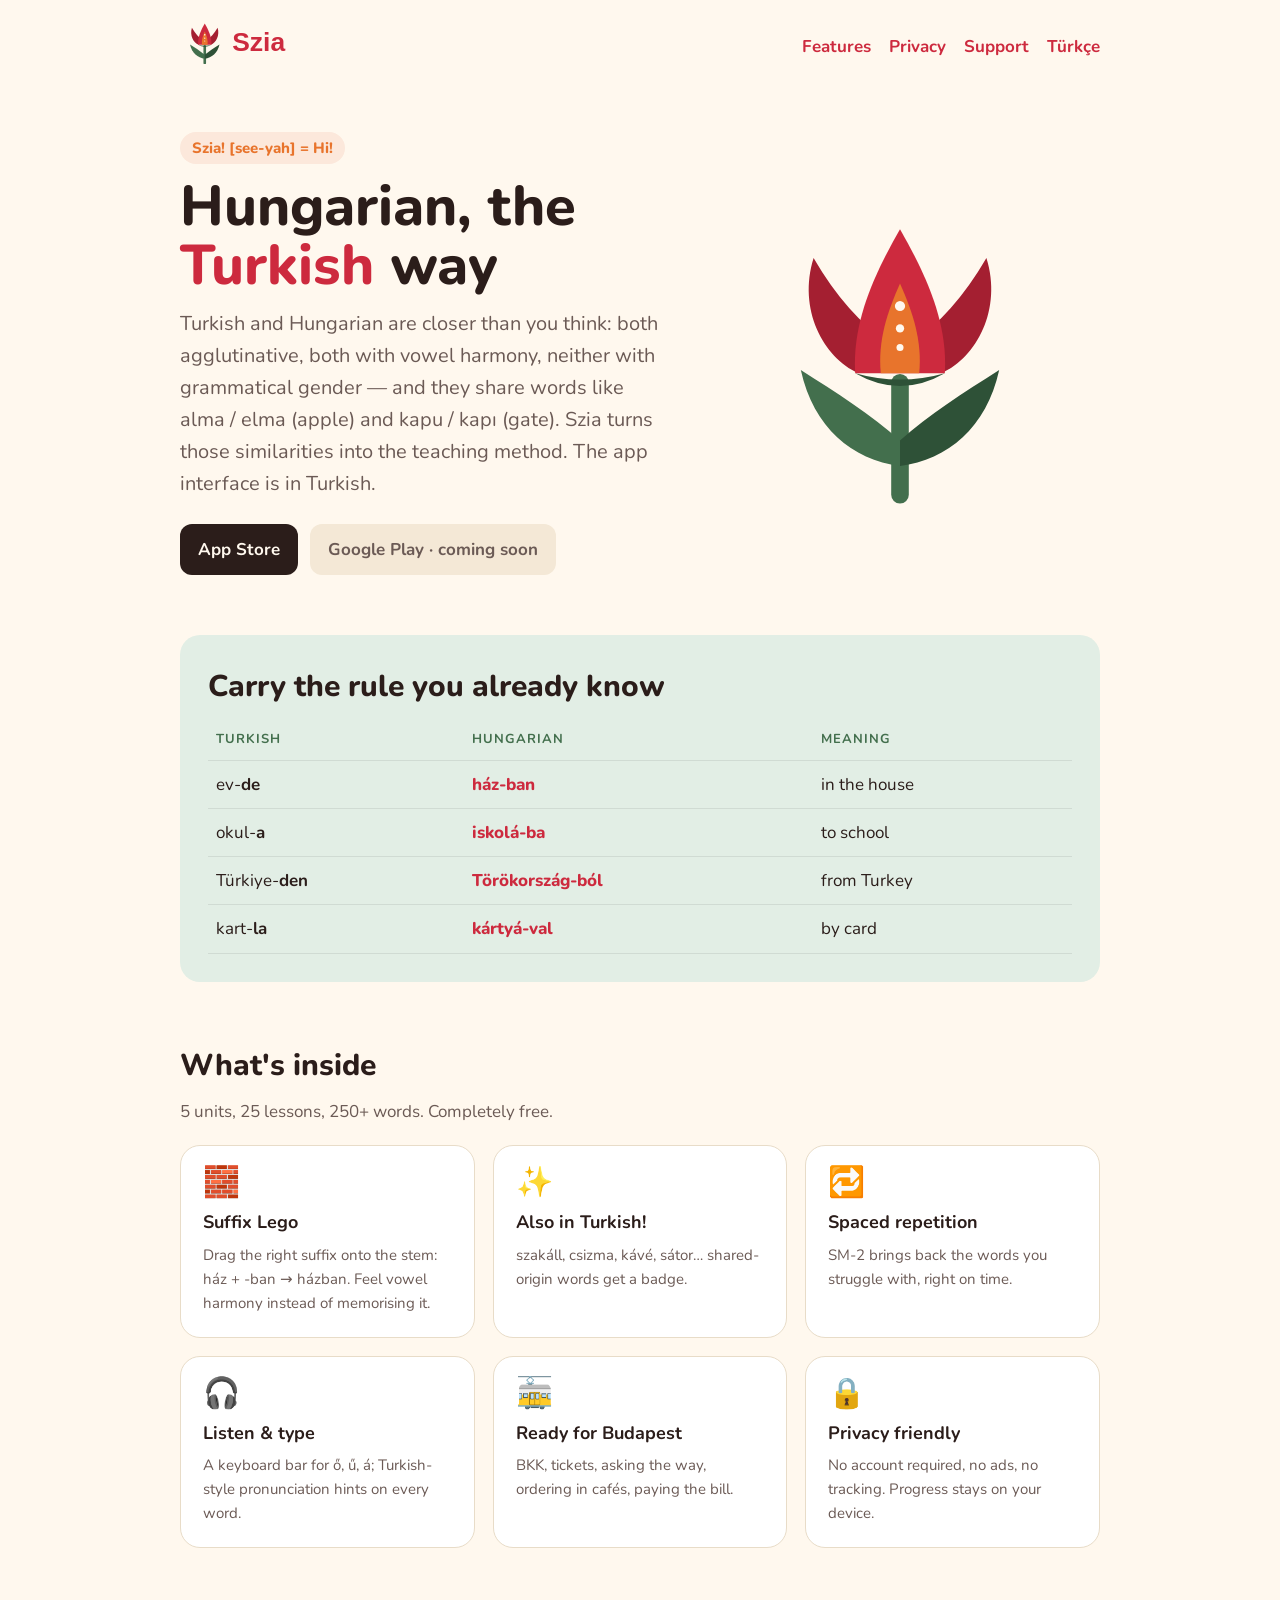
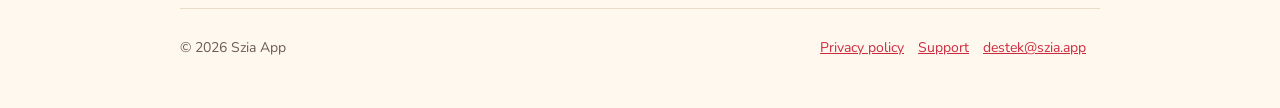
==== en/index.html @ f22c3577 "feat: Szia Macarca Öğren — Expo uygulaması, içerik, scriptler, site ve mağaza metinleri 5 ünite / 25" ====
<!doctype html>
<html lang="en">
<head>
  <meta charset="utf-8">
  <meta name="viewport" content="width=device-width, initial-scale=1">
  <title>Szia: Learn Hungarian — Hungarian for Turkish speakers</title>
  <meta name="description" content="A Hungarian course built for Turkish speakers: vowel harmony, suffixes and shared words, taught side by side with Turkish. Free and offline.">
  <link rel="icon" href="../assets/mark.svg" type="image/svg+xml">
  <link rel="alternate" hreflang="tr" href="../">
  <link href="https://fonts.googleapis.com/css2?family=Nunito:wght@400;700;800&display=swap" rel="stylesheet">
  <link rel="stylesheet" href="../styles.css">
</head>
<body>
  <div class="wrap">
    <header class="top">
      <a href="./"><img src="../assets/logo.svg" alt="Szia"></a>
      <nav><a href="#features">Features</a><a href="privacy.html">Privacy</a><a href="support.html">Support</a><a href="../" lang="tr">Türkçe</a></nav>
    </header>
    <section class="hero">
      <div>
        <span class="pron">Szia! [see-yah] = Hi!</span>
        <h1>Hungarian, the <span>Turkish</span> way</h1>
        <p class="lead">Turkish and Hungarian are closer than you think: both agglutinative, both with vowel harmony, neither with grammatical gender — and they share words like alma / elma (apple) and kapu / kapı (gate). Szia turns those similarities into the teaching method. The app interface is in Turkish.</p>
        <div class="badges">
          <a href="https://apps.apple.com/app/id0000000000" rel="noopener"> App Store</a>
          <a class="soon" href="#">Google Play · coming soon</a>
        </div>
      </div>
      <img class="mark" src="../assets/mark.svg" alt="Tulip logo blending Hungarian folk art and the Turkish tulip">
    </section>
    <section class="compare">
      <h2>Carry the rule you already know</h2>
      <table>
        <thead><tr><th>Turkish</th><th>Hungarian</th><th>Meaning</th></tr></thead>
        <tbody>
          <tr><td>ev-<b>de</b></td><td class="hu">ház-ban</td><td>in the house</td></tr>
          <tr><td>okul-<b>a</b></td><td class="hu">iskolá-ba</td><td>to school</td></tr>
          <tr><td>Türkiye-<b>den</b></td><td class="hu">Törökország-ból</td><td>from Turkey</td></tr>
          <tr><td>kart-<b>la</b></td><td class="hu">kártyá-val</td><td>by card</td></tr>
        </tbody>
      </table>
    </section>
    <section id="features">
      <h2>What's inside</h2>
      <p class="section-lead">5 units, 25 lessons, 250+ words. Completely free.</p>
      <div class="grid">
        <div class="card"><div class="emoji">🧱</div><h3>Suffix Lego</h3><p>Drag the right suffix onto the stem: ház + -ban → házban. Feel vowel harmony instead of memorising it.</p></div>
        <div class="card"><div class="emoji">✨</div><h3>Also in Turkish!</h3><p>szakáll, csizma, kávé, sátor… shared-origin words get a badge.</p></div>
        <div class="card"><div class="emoji">🔁</div><h3>Spaced repetition</h3><p>SM-2 brings back the words you struggle with, right on time.</p></div>
        <div class="card"><div class="emoji">🎧</div><h3>Listen &amp; type</h3><p>A keyboard bar for ő, ű, á; Turkish-style pronunciation hints on every word.</p></div>
        <div class="card"><div class="emoji">🚋</div><h3>Ready for Budapest</h3><p>BKK, tickets, asking the way, ordering in cafés, paying the bill.</p></div>
        <div class="card"><div class="emoji">🔒</div><h3>Privacy friendly</h3><p>No account required, no ads, no tracking. Progress stays on your device.</p></div>
      </div>
    </section>
    <footer>
      <div>© 2026 Szia App</div>
      <div><a href="privacy.html">Privacy policy</a><a href="support.html">Support</a><a href="mailto:destek@szia.app">destek@szia.app</a></div>
    </footer>
  </div>
</body>
</html>
---- styles.css ----
:root {
  --red: #cd2a3e;
  --red-dark: #a41f31;
  --green: #436f4d;
  --green-soft: #e2eee5;
  --cream: #fff8ee;
  --cream-deep: #f4e8d6;
  --paprika: #e8742c;
  --paprika-soft: #fce8db;
  --ink: #2b1d1a;
  --ink-soft: #6b5a55;
  --line: #e8dcc8;
  --surface: #ffffff;
  --radius: 20px;
}
@media (prefers-color-scheme: dark) {
  :root {
    --cream: #1e1715;
    --cream-deep: #352b28;
    --ink: #fff8ee;
    --ink-soft: #cdbfb6;
    --line: #443734;
    --surface: #2a2220;
    --green-soft: #263a2c;
    --paprika-soft: #4a2f1e;
    --red: #e4505f;
  }
}
* { box-sizing: border-box; }
html { scroll-behavior: smooth; }
body {
  margin: 0;
  font-family: Nunito, "Segoe UI", -apple-system, system-ui, sans-serif;
  color: var(--ink);
  background: var(--cream);
  line-height: 1.6;
  font-size: 17px;
}
a { color: var(--red); }
.wrap { max-width: 960px; margin: 0 auto; padding: 0 20px; }
header.top { display: flex; align-items: center; justify-content: space-between; padding: 20px 0; gap: 16px; flex-wrap: wrap; }
header.top img { height: 44px; }
nav a { margin-left: 18px; font-weight: 700; text-decoration: none; }
nav a:hover { text-decoration: underline; }
.hero { display: grid; grid-template-columns: 1.2fr 1fr; gap: 40px; align-items: center; padding: 40px 0 60px; }
.hero h1 { font-size: clamp(36px, 6vw, 56px); line-height: 1.05; margin: 0 0 12px; font-weight: 800; }
.hero h1 span { color: var(--red); }
.hero p.lead { font-size: 20px; color: var(--ink-soft); margin: 0 0 24px; }
.hero .mark { width: min(320px, 70vw); margin: 0 auto; display: block; }
.badges { display: flex; gap: 12px; flex-wrap: wrap; }
.badges a { display: inline-flex; align-items: center; gap: 8px; background: var(--ink); color: var(--cream); padding: 12px 18px; border-radius: 12px; text-decoration: none; font-weight: 700; }
.badges a.soon { background: var(--cream-deep); color: var(--ink-soft); }
.pron { display: inline-block; background: var(--paprika-soft); color: var(--paprika); border-radius: 999px; padding: 4px 12px; font-weight: 800; font-size: 15px; margin-bottom: 14px; }
.grid { display: grid; grid-template-columns: repeat(auto-fit, minmax(240px, 1fr)); gap: 18px; margin: 20px 0 60px; }
.card { background: var(--surface); border: 1px solid var(--line); border-radius: var(--radius); padding: 22px; }
.card h3 { margin: 0 0 6px; font-size: 18px; }
.card p { margin: 0; color: var(--ink-soft); font-size: 15px; }
.card .emoji { font-size: 30px; line-height: 1; margin-bottom: 10px; }
.compare { background: var(--green-soft); border-radius: var(--radius); padding: 28px; margin: 0 0 60px; }
.compare table { width: 100%; border-collapse: collapse; font-size: 17px; }
.compare td, .compare th { padding: 10px 8px; border-bottom: 1px solid rgba(0,0,0,0.08); text-align: left; }
.compare th { color: var(--green); font-size: 13px; letter-spacing: 1px; text-transform: uppercase; }
.compare td.hu { font-weight: 800; color: var(--red); }
h2 { font-size: 30px; margin: 0 0 8px; font-weight: 800; }
.section-lead { color: var(--ink-soft); margin: 0 0 18px; }
footer { border-top: 1px solid var(--line); padding: 28px 0 48px; color: var(--ink-soft); font-size: 14px; display: flex; justify-content: space-between; flex-wrap: wrap; gap: 12px; }
footer a { margin-right: 14px; }
.legal { max-width: 760px; }
.legal h1 { font-size: 36px; }
.legal h2 { font-size: 22px; margin-top: 32px; }
.legal p, .legal li { color: var(--ink); }
.muted { color: var(--ink-soft); }
@media (max-width: 720px) { .hero { grid-template-columns: 1fr; text-align: center; } .badges { justify-content: center; } }
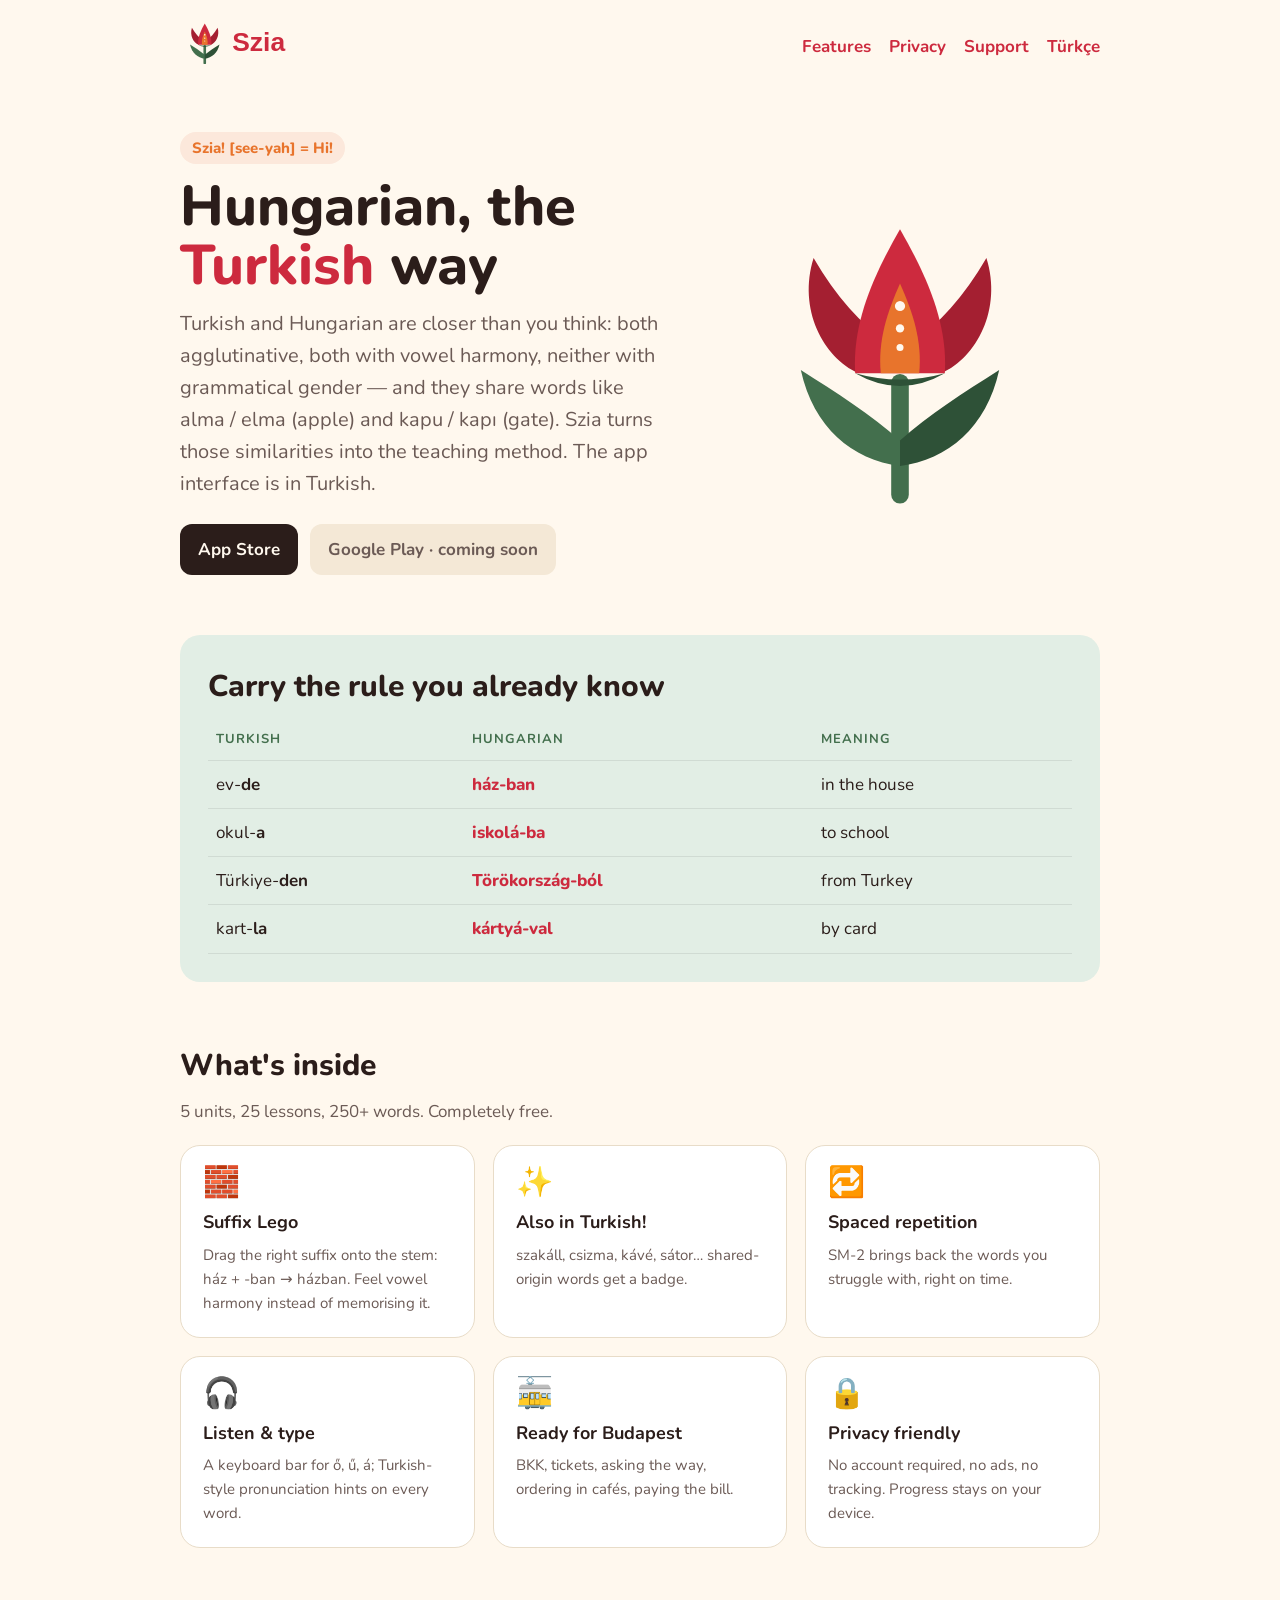
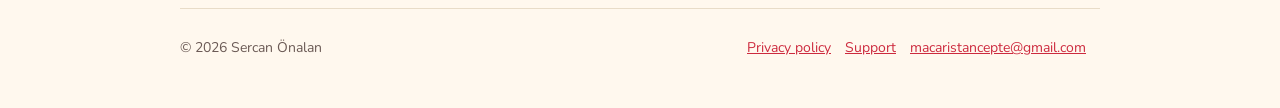
==== commit b481b989: "chore(release): yer tutucular uygulandı; site ayrı açık repodan (szia-site) yayınlanacak" ====
--- a/en/index.html
+++ b/en/index.html
@@ -53,8 +53,8 @@
       </div>
     </section>
     <footer>
-      <div>© 2026 Szia App</div>
-      <div><a href="privacy.html">Privacy policy</a><a href="support.html">Support</a><a href="mailto:destek@szia.app">destek@szia.app</a></div>
+      <div>© 2026 Sercan Önalan</div>
+      <div><a href="privacy.html">Privacy policy</a><a href="support.html">Support</a><a href="mailto:macaristancepte@gmail.com">macaristancepte@gmail.com</a></div>
     </footer>
   </div>
 </body>
